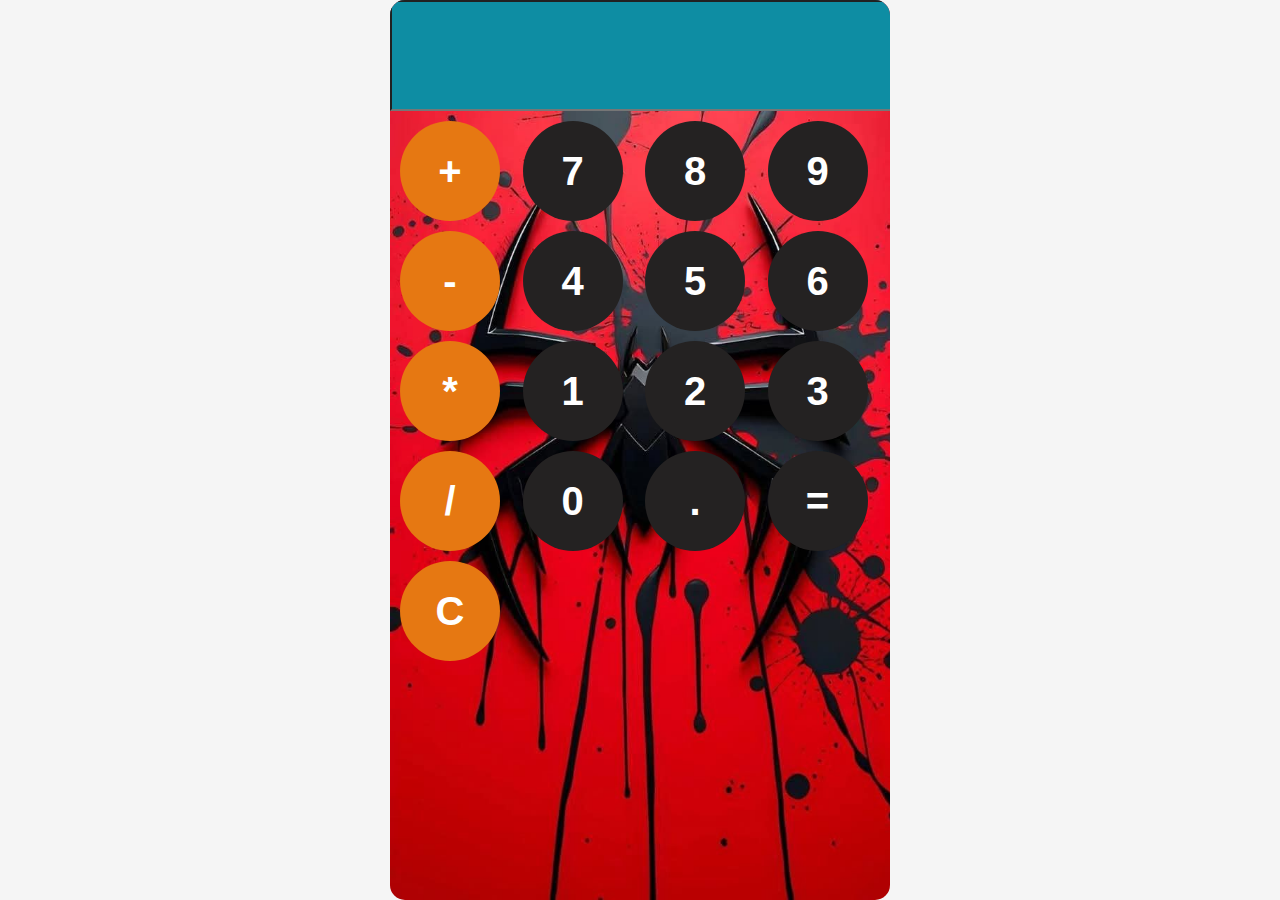
==== index.html @ 1899ae22 "Rename cal.html to index.html" ====
<!DOCTYPE html>
<html lang="en">
<head>
    <meta charset="UTF-8">
    <meta name="viewport" content="width=device-width, initial-scale=1.0">
    <title>Calculator</title>
    <link rel="stylesheet" href="cal.css">
</head>
<body>

    <div id="calculator">
        <input id="display" readonly>
        <div id="keys">
            <button onclick="appendToDisplay('+')"class="operator-btn">+</button>
            <button onclick="appendToDisplay('7')">7</button>
            <button onclick="appendToDisplay('8')">8</button>
            <button onclick="appendToDisplay('9')">9</button>
            <button onclick="appendToDisplay('-')"class="operator-btn">-</button>
            <button onclick="appendToDisplay('4')">4</button>
            <button onclick="appendToDisplay('5')">5</button>
            <button onclick="appendToDisplay('6')">6</button>
            <button onclick="appendToDisplay('*')"class="operator-btn">*</button>
            <button onclick="appendToDisplay('1')">1</button>
            <button onclick="appendToDisplay('2')">2</button>
            <button onclick="appendToDisplay('3')">3</button>
            <button onclick="appendToDisplay('/')" class="operator-btn">/</button>
            <button onclick="appendToDisplay('0')">0</button>
            <button onclick="appendToDisplay('.')">.</button>
            <button onclick="calculate()">=</button>
            <button onclick="clearDisplay()"class="operator-btn">C</button>
            
        </div>
    </div>


    <script src="cal.js"></script>
    
</body>
</html>
---- cal.css ----
body{
    display: flex;
    justify-content: center;
    align-items: center;
    height: 100vh;
    margin: 0;
    background-color: whitesmoke;
}

#calculator{
    font-family: arial, sans-serif;
    background-image: url(background.jpeg);
    background-size: cover;
    border-radius: 15px;
    max-width: 500px;
    width: 100%;
    height: 100%;
    overflow: hidden;
}

#display{
    width: 100%;
    background-color: rgb(14, 141, 163);
    color: white;
    font-size: 2rem;
    padding: 35px;
    text-align: flex;
    color: white;
}

#keys{
    display: grid;
    grid-template-columns: repeat(4, 1fr);
    gap: 10px;
    padding: 10px;
}

button{
    width: 100px;
    height: 100px;
    border-radius: 50px;
    border: none;
    background-color: rgb(36, 34, 34);
    color: white;
    font-size: 2.5rem;
    font-weight: bold;
    cursor: pointer;
}

button:hover{
    background-color: rgb(14, 141, 163);
}

button:active{
    background-color: rgb(14, 141, 163);
}

.operator-btn{
    background-color: rgb(230, 120, 18);
}

.operator-btn:hover{
    background-color: rgb(255, 153, 51);
}

.operator-btn:active{
    background-color: hsl(35, 100%, 75%);
}
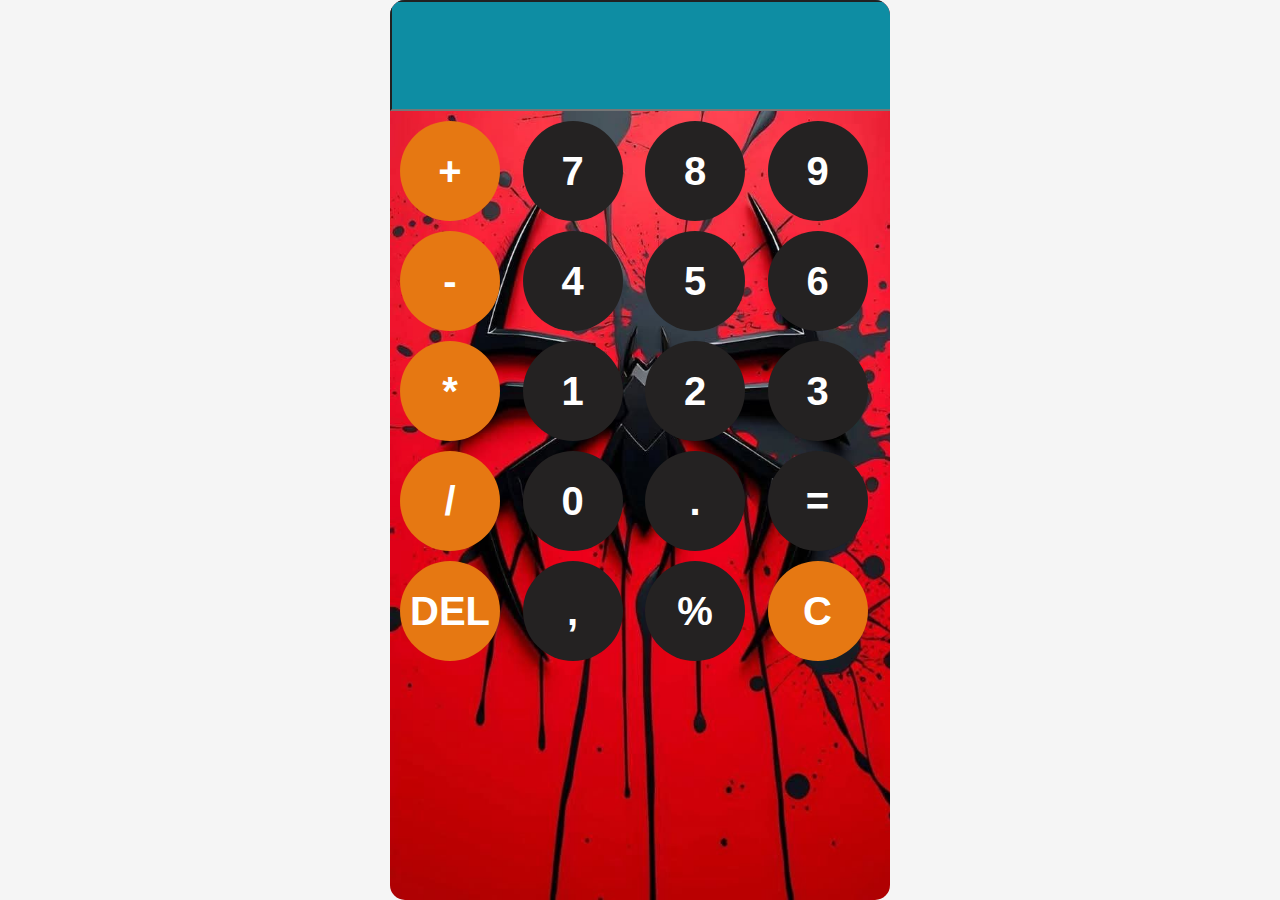
==== commit 644b1a6c: "Update index.html" ====
--- a/index.html
+++ b/index.html
@@ -27,6 +27,9 @@
             <button onclick="appendToDisplay('0')">0</button>
             <button onclick="appendToDisplay('.')">.</button>
             <button onclick="calculate()">=</button>
+            <button onclick="backspace()"class="operator-btn">DEL</button>
+            <button onclick="appendToDisplay(',')">,</button>
+            <button onclick="appendToDisplay('%')">%</button>
             <button onclick="clearDisplay()"class="operator-btn">C</button>
             
         </div>
--- a/cal.css
+++ b/cal.css
@@ -65,4 +65,60 @@
 
 .operator-btn:active{
     background-color: hsl(35, 100%, 75%);
-}+}
+
+/* Media Query */
+
+@media only screen and (min-width: 240px) and (orientation: portrait){
+    #calculator{
+        max-width: 400px;
+        width: 100%;
+        height: inherit;
+        background-image: url(background.jpeg);
+        background-size: cover;
+        background-position: center;
+        display: initial;
+        justify-content: center;
+        align-items: initial;
+        margin: 0 auto;
+        background-color: whitesmoke;
+    }
+
+    button{
+        max-width: 400px;
+        width: 100%;
+        height: auto;
+        display: flex;
+        justify-content: center;
+        align-items: center;
+        border-radius: 50px;
+        border: none;
+        background-color: rgb(36, 34, 34);
+        color: white;
+        font-size: 2.5rem;
+        font-weight: bold;
+    }
+
+    #display{
+        font-size: 1.5rem;
+        width: 100%;
+        font-size: 50%;
+        text-align: flex;
+        justify-content: center;
+        display: initial;
+    }
+
+    #keys{
+        padding: 20px;
+        gap: 20px;
+        display: grid;
+        grid-template-columns: repeat(4, 1fr);
+        
+    }
+}
+
+@media (min-width: 500px){
+    #calculator{
+        max-width: 500px;
+    }
+}
